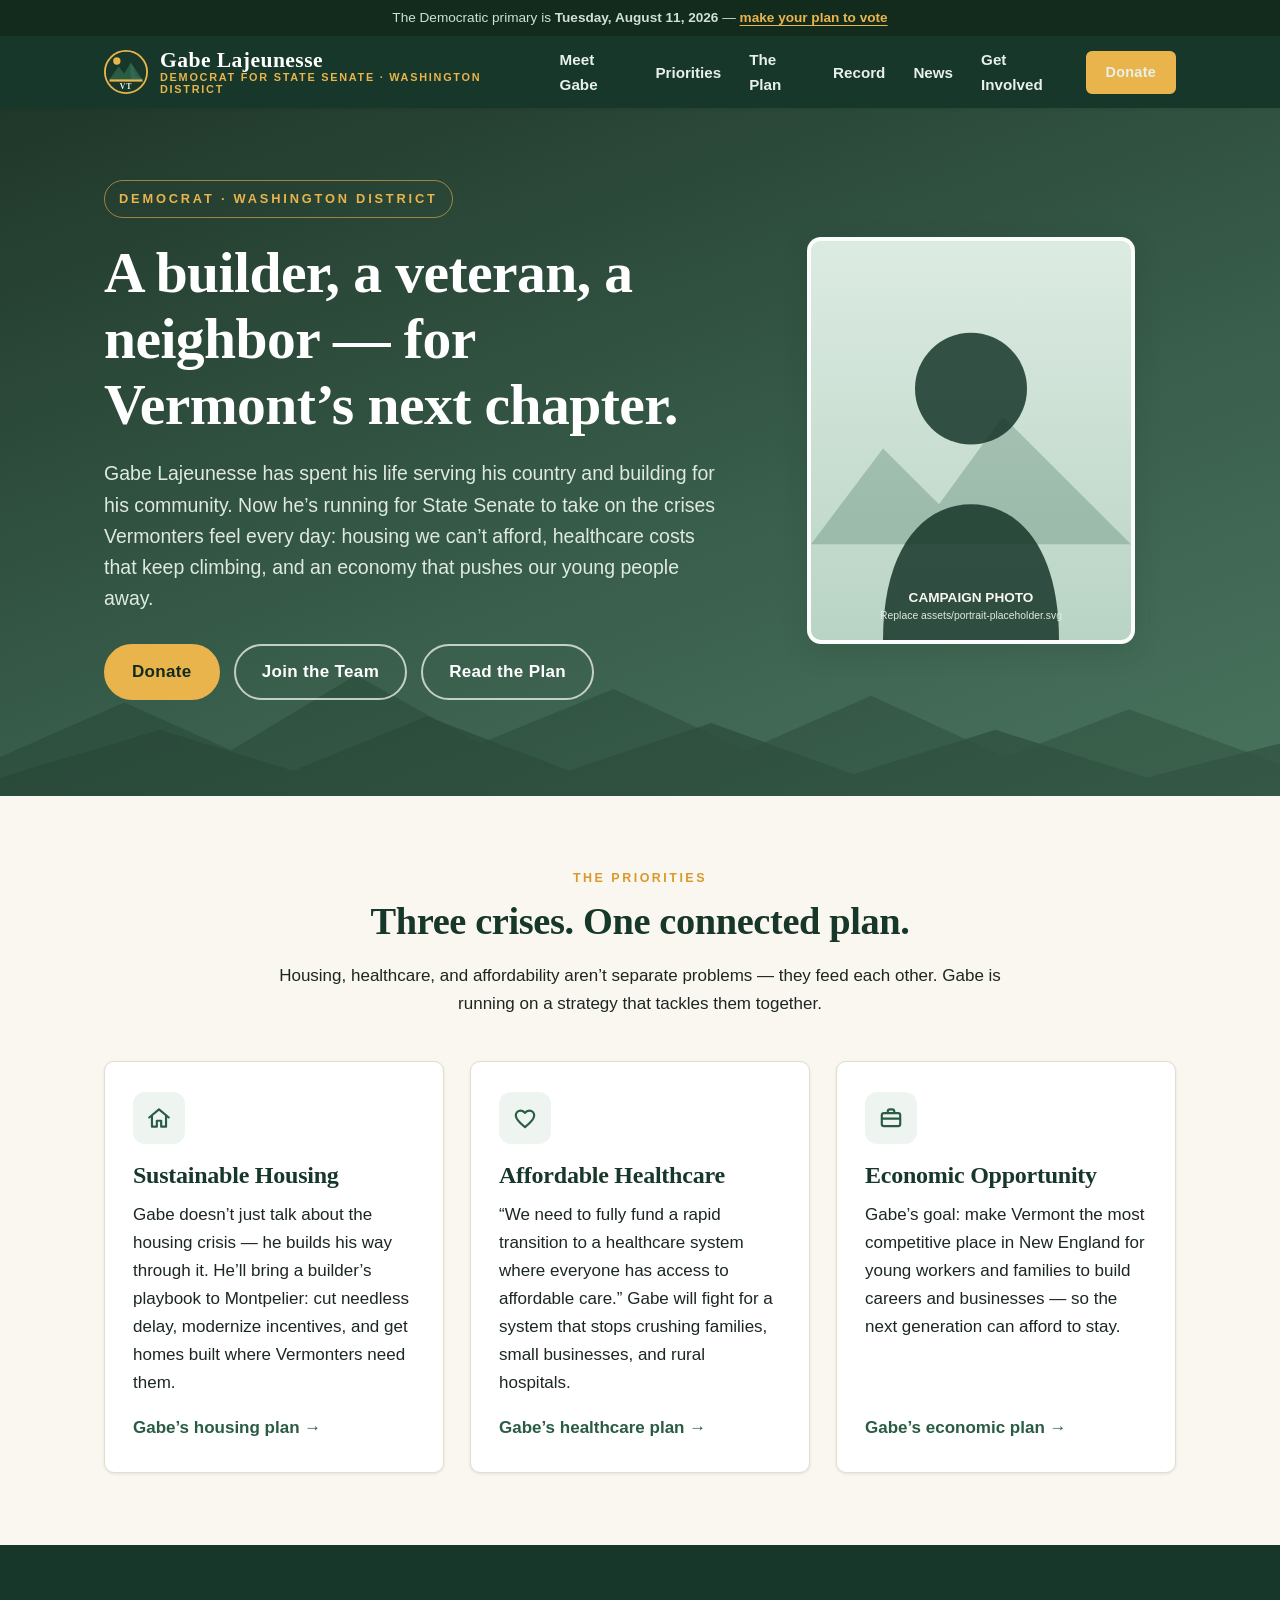
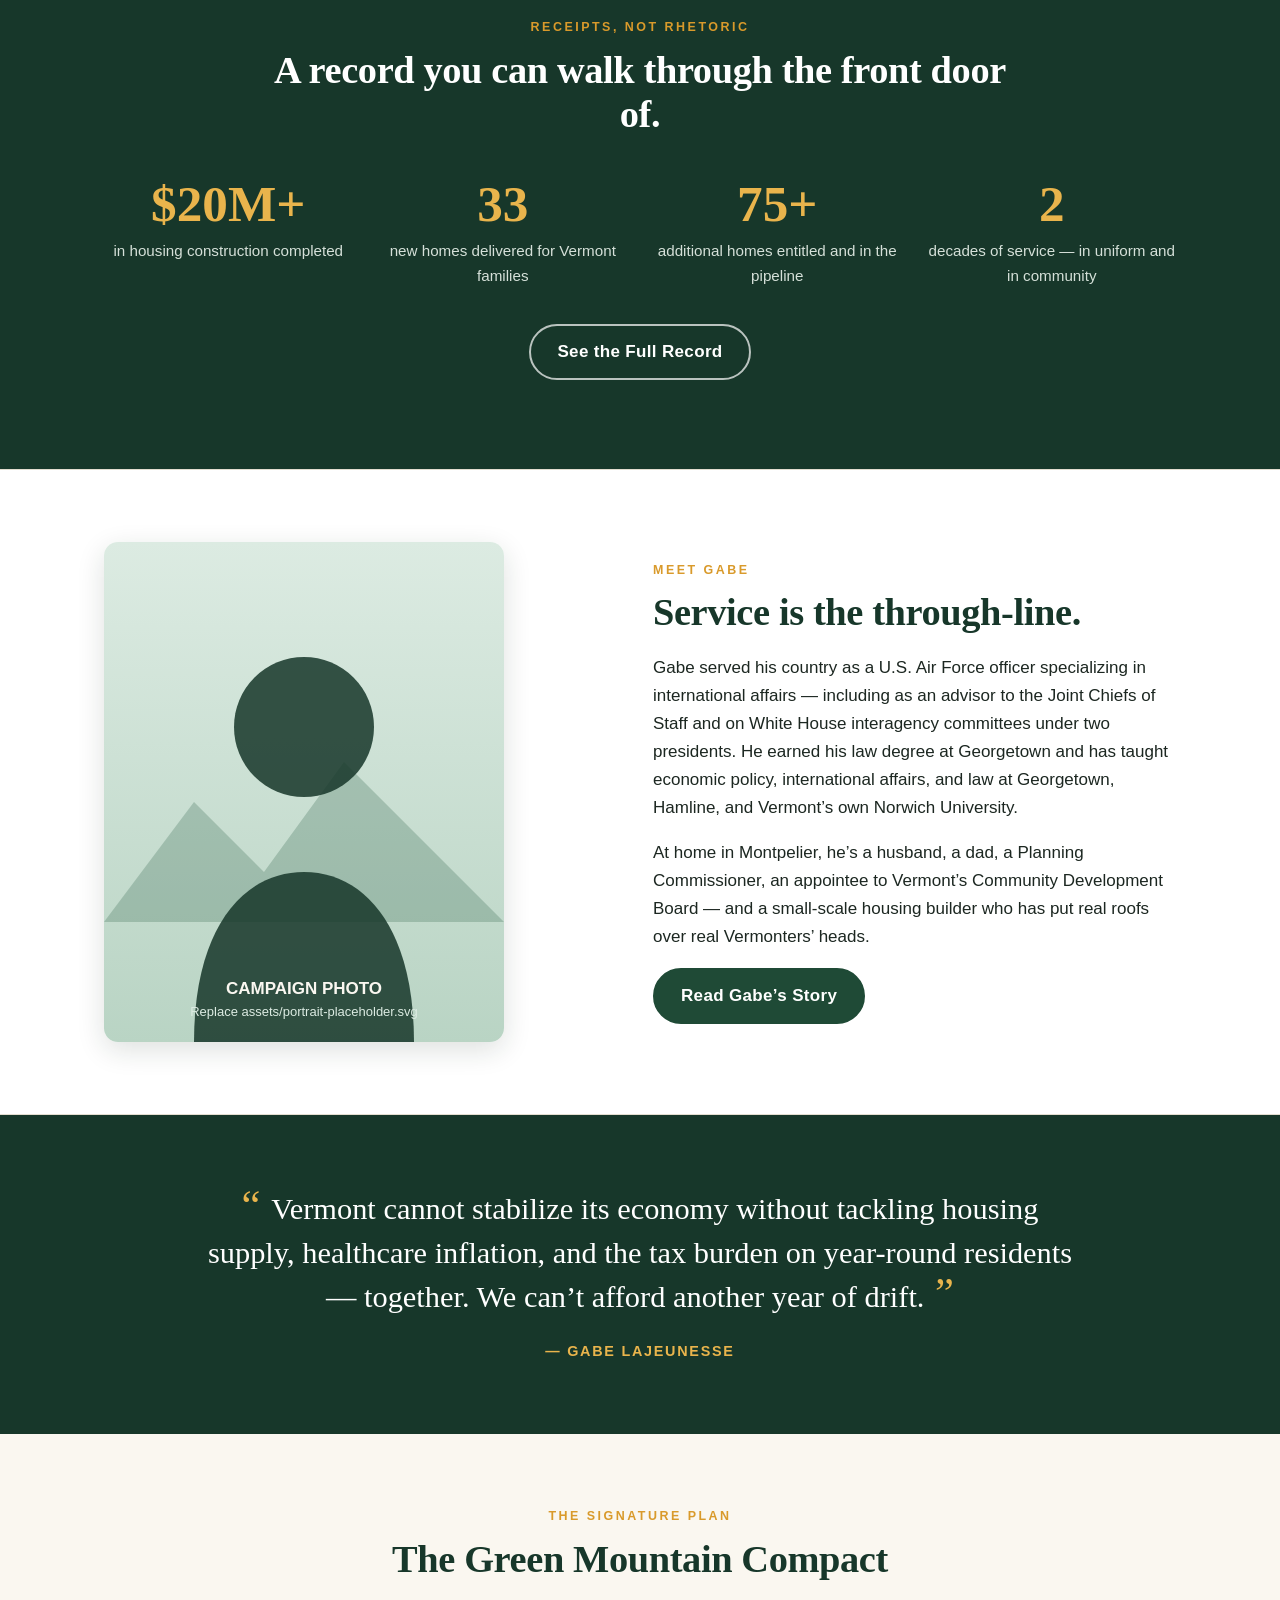
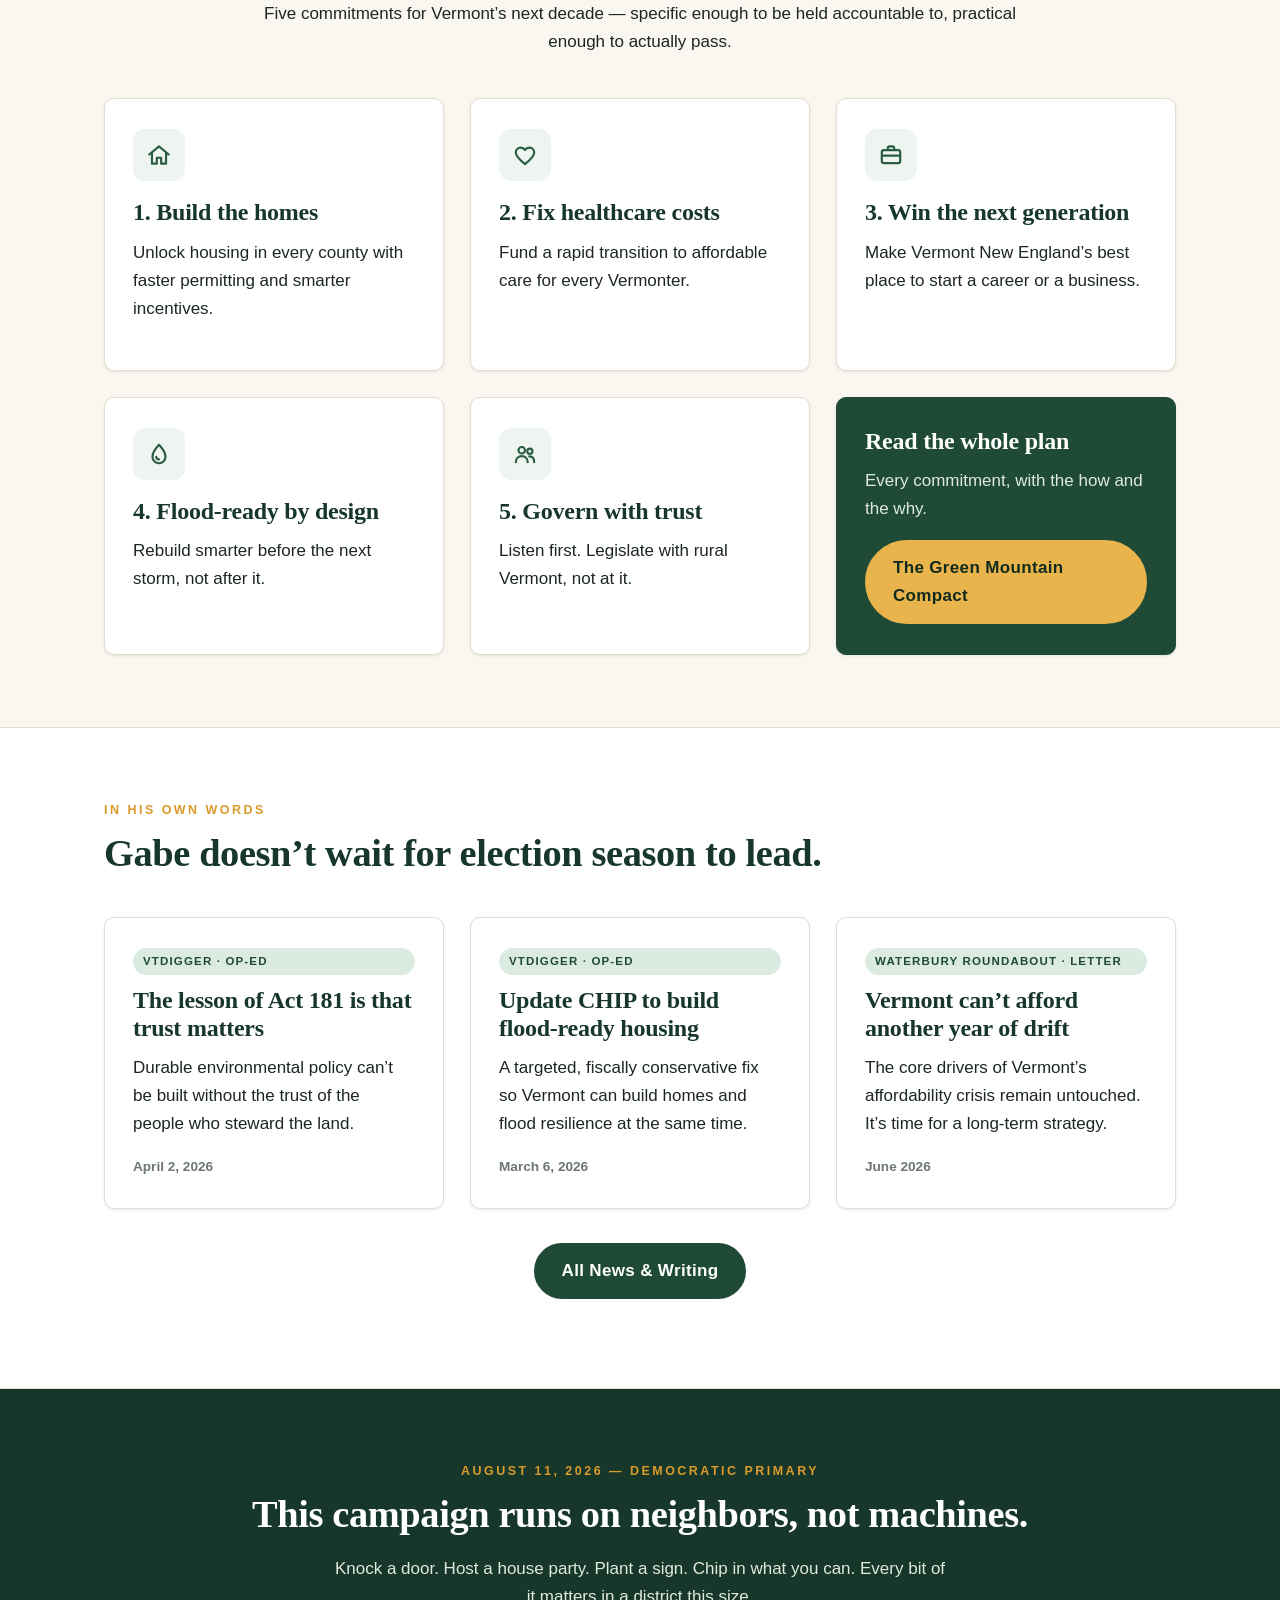
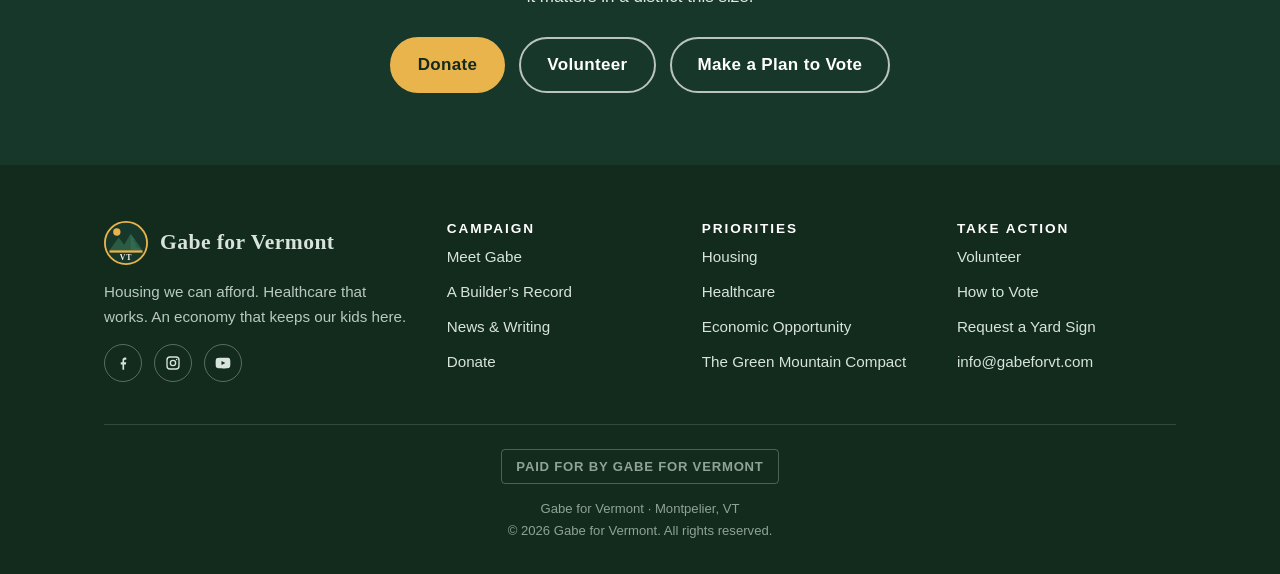
==== index.html @ fcf9a251 "Build Gabe for Vermont campaign website Complete static campaign site for Gabe Lajeunesse, Democrat " ====
<!DOCTYPE html>
<html lang="en">
<head>
  <meta charset="UTF-8">
  <meta name="viewport" content="width=device-width, initial-scale=1.0">
  <title>Gabe Lajeunesse for Vermont State Senate — Washington District</title>
  <meta name="description" content="Gabe Lajeunesse is a veteran, housing builder, and Montpelier neighbor running for Vermont State Senate in the Washington District. Housing we can afford, healthcare that works, and an economy that keeps our kids here.">
  <link rel="canonical" href="https://www.gabeforvt.com/">
  <meta property="og:type" content="website">
  <meta property="og:title" content="Gabe Lajeunesse for Vermont State Senate — Washington District">
  <meta property="og:description" content="Gabe Lajeunesse is a veteran, housing builder, and Montpelier neighbor running for Vermont State Senate in the Washington District. Housing we can afford, healthcare that works, and an economy that keeps our kids here.">
  <meta property="og:url" content="https://www.gabeforvt.com/">
  <meta property="og:site_name" content="Gabe for Vermont">
  <meta name="twitter:card" content="summary_large_image">
  <link rel="icon" type="image/svg+xml" href="assets/logo.svg">
  <link rel="stylesheet" href="css/styles.css">
  <script type="application/ld+json">
  {
    "@context": "https://schema.org",
    "@type": "Person",
    "name": "Gabe Lajeunesse",
    "alternateName": "Gabriel Lajeunesse",
    "url": "https://www.gabeforvt.com/",
    "jobTitle": "Candidate for Vermont State Senate, Washington District",
    "affiliation": "Democratic Party",
    "address": { "@type": "PostalAddress", "addressLocality": "Montpelier", "addressRegion": "VT" }
  }
  </script>
</head>
<body>
  <a class="skip-link" href="#main">Skip to main content</a>
  <div class="topbar">The Democratic primary is <strong>Tuesday, August 11, 2026</strong> — <a href="vote.html">make your plan to vote</a></div>
  <header class="site-header">
    <div class="wrap">
      <a class="brand" href="index.html">
        <svg viewBox="0 0 48 48" width="44" height="44" aria-hidden="true"><circle cx="24" cy="24" r="23" fill="#17372a" stroke="#e9b44c" stroke-width="2"/><path d="M6 32 L16 18 L22 26 L29 14 L42 32 Z" fill="#2a5c44"/><path d="M29 14 L34 21 L31.5 21 L36 27 L33 27 L42 32 L29 32 Z" fill="#37725a" opacity="0.6"/><circle cx="14" cy="12" r="4" fill="#e9b44c"/><rect x="6" y="32" width="36" height="2.5" fill="#e9b44c"/><text x="24" y="43" text-anchor="middle" font-family="Georgia, serif" font-size="8.5" font-weight="bold" fill="#faf7f0" letter-spacing="1">VT</text></svg>
        <span class="brand-name">Gabe Lajeunesse<span class="brand-sub">Democrat for State Senate &middot; Washington District</span></span>
      </a>
      <button class="nav-toggle" aria-expanded="false" aria-controls="site-nav" aria-label="Toggle navigation">
        <span></span><span></span><span></span>
      </button>
      <nav class="nav" id="site-nav" aria-label="Primary">
        <a href="about.html">Meet Gabe</a>
        <a href="priorities.html">Priorities</a>
        <a href="plan.html">The Plan</a>
        <a href="record.html">Record</a>
        <a href="news.html">News</a>
        <a href="get-involved.html">Get Involved</a>
        <a class="btn btn-sm" href="donate.html">Donate</a>
      </nav>
    </div>
  </header>

  <main id="main">

    <!-- ============ HERO ============ -->
    <section class="hero">
      <img class="mountains" src="assets/mountains.svg" alt="">
      <div class="wrap">
        <div>
          <span class="kicker">Democrat &middot; Washington District</span>
          <h1>A builder, a veteran, a neighbor — for Vermont&rsquo;s next chapter.</h1>
          <p class="lede">Gabe Lajeunesse has spent his life serving his country and building for his community. Now he&rsquo;s running for State Senate to take on the crises Vermonters feel every day: housing we can&rsquo;t afford, healthcare costs that keep climbing, and an economy that pushes our young people away.</p>
          <div class="cta-row">
            <a class="btn" href="donate.html">Donate</a>
            <a class="btn btn-outline" href="get-involved.html">Join the Team</a>
            <a class="btn btn-outline" href="plan.html">Read the Plan</a>
          </div>
        </div>
        <img class="portrait" src="assets/portrait-placeholder.svg" alt="Gabe Lajeunesse" width="400" height="500">
      </div>
    </section>

    <!-- ============ THREE PILLARS ============ -->
    <section class="section">
      <div class="wrap">
        <div class="section-head center">
          <p class="eyebrow">The Priorities</p>
          <h2>Three crises. One connected plan.</h2>
          <p>Housing, healthcare, and affordability aren&rsquo;t separate problems — they feed each other. Gabe is running on a strategy that tackles them together.</p>
        </div>
        <div class="grid cols-3">
          <div class="card">
            <div class="icon"><svg viewBox="0 0 24 24" width="26" height="26" aria-hidden="true"><path d="M3 11.5 L12 4 L21 11.5 M5.5 10 V20 H10 V14.5 H14 V20 H18.5 V10" fill="none" stroke="currentColor" stroke-width="2" stroke-linecap="round" stroke-linejoin="round"/></svg></div>
            <h3><a href="priorities.html#housing">Sustainable Housing</a></h3>
            <p>Gabe doesn&rsquo;t just talk about the housing crisis — he builds his way through it. He&rsquo;ll bring a builder&rsquo;s playbook to Montpelier: cut needless delay, modernize incentives, and get homes built where Vermonters need them.</p>
            <a class="more" href="priorities.html#housing">Gabe&rsquo;s housing plan</a>
          </div>
          <div class="card">
            <div class="icon"><svg viewBox="0 0 24 24" width="26" height="26" aria-hidden="true"><path d="M12 20.5 C7 16.5 3.5 13.4 3.5 9.8 C3.5 7.2 5.5 5.2 8 5.2 C9.6 5.2 11.1 6 12 7.3 C12.9 6 14.4 5.2 16 5.2 C18.5 5.2 20.5 7.2 20.5 9.8 C20.5 13.4 17 16.5 12 20.5 Z" fill="none" stroke="currentColor" stroke-width="2" stroke-linejoin="round"/></svg></div>
            <h3><a href="priorities.html#healthcare">Affordable Healthcare</a></h3>
            <p>&ldquo;We need to fully fund a rapid transition to a healthcare system where everyone has access to affordable care.&rdquo; Gabe will fight for a system that stops crushing families, small businesses, and rural hospitals.</p>
            <a class="more" href="priorities.html#healthcare">Gabe&rsquo;s healthcare plan</a>
          </div>
          <div class="card">
            <div class="icon"><svg viewBox="0 0 24 24" width="26" height="26" aria-hidden="true"><rect x="3.5" y="7.5" width="17" height="12" rx="2" fill="none" stroke="currentColor" stroke-width="2"/><path d="M9 7.5 V6 a2 2 0 0 1 2-2 h2 a2 2 0 0 1 2 2 v1.5 M3.5 12.5 H20.5" fill="none" stroke="currentColor" stroke-width="2"/></svg></div>
            <h3><a href="priorities.html#economy">Economic Opportunity</a></h3>
            <p>Gabe&rsquo;s goal: make Vermont the most competitive place in New England for young workers and families to build careers and businesses — so the next generation can afford to stay.</p>
            <a class="more" href="priorities.html#economy">Gabe&rsquo;s economic plan</a>
          </div>
        </div>
      </div>
    </section>

    <!-- ============ STATS ============ -->
    <section class="section dark stats">
      <div class="wrap">
        <div class="section-head center">
          <p class="eyebrow">Receipts, Not Rhetoric</p>
          <h2>A record you can walk through the front door of.</h2>
        </div>
        <div class="grid cols-4">
          <div class="stat"><div class="num" data-count="20" data-prefix="$" data-suffix="M+">$20M+</div><div class="label">in housing construction completed</div></div>
          <div class="stat"><div class="num" data-count="33">33</div><div class="label">new homes delivered for Vermont families</div></div>
          <div class="stat"><div class="num" data-count="75" data-suffix="+">75+</div><div class="label">additional homes entitled and in the pipeline</div></div>
          <div class="stat"><div class="num" data-count="2">2</div><div class="label">decades of service — in uniform and in community</div></div>
        </div>
        <p class="center" style="margin-top:36px"><a class="btn btn-outline" href="record.html">See the Full Record</a></p>
      </div>
    </section>

    <!-- ============ MEET GABE TEASER ============ -->
    <section class="section tint">
      <div class="wrap grid cols-2" style="align-items:center">
        <img src="assets/portrait-placeholder.svg" alt="Gabe Lajeunesse in the community" style="border-radius:14px; box-shadow: var(--shadow-md);" width="400" height="500">
        <div>
          <p class="eyebrow">Meet Gabe</p>
          <h2>Service is the through-line.</h2>
          <p>Gabe served his country as a U.S. Air Force officer specializing in international affairs — including as an advisor to the Joint Chiefs of Staff and on White House interagency committees under two presidents. He earned his law degree at Georgetown and has taught economic policy, international affairs, and law at Georgetown, Hamline, and Vermont&rsquo;s own Norwich University.</p>
          <p>At home in Montpelier, he&rsquo;s a husband, a dad, a Planning Commissioner, an appointee to Vermont&rsquo;s Community Development Board — and a small-scale housing builder who has put real roofs over real Vermonters&rsquo; heads.</p>
          <a class="btn btn-green" href="about.html">Read Gabe&rsquo;s Story</a>
        </div>
      </div>
    </section>

    <!-- ============ QUOTE ============ -->
    <section class="section dark quote-band">
      <div class="wrap">
        <blockquote>
          <p>Vermont cannot stabilize its economy without tackling housing supply, healthcare inflation, and the tax burden on year-round residents — together. We can&rsquo;t afford another year of drift.</p>
          <cite>— Gabe Lajeunesse</cite>
        </blockquote>
      </div>
    </section>

    <!-- ============ THE PLAN TEASER ============ -->
    <section class="section">
      <div class="wrap">
        <div class="section-head center">
          <p class="eyebrow">The Signature Plan</p>
          <h2>The Green Mountain Compact</h2>
          <p>Five commitments for Vermont&rsquo;s next decade — specific enough to be held accountable to, practical enough to actually pass.</p>
        </div>
        <div class="grid cols-3">
          <div class="card"><div class="icon"><svg viewBox="0 0 24 24" width="26" height="26" aria-hidden="true"><path d="M3 11.5 L12 4 L21 11.5 M5.5 10 V20 H10 V14.5 H14 V20 H18.5 V10" fill="none" stroke="currentColor" stroke-width="2" stroke-linecap="round" stroke-linejoin="round"/></svg></div><h3>1. Build the homes</h3><p>Unlock housing in every county with faster permitting and smarter incentives.</p></div>
          <div class="card"><div class="icon"><svg viewBox="0 0 24 24" width="26" height="26" aria-hidden="true"><path d="M12 20.5 C7 16.5 3.5 13.4 3.5 9.8 C3.5 7.2 5.5 5.2 8 5.2 C9.6 5.2 11.1 6 12 7.3 C12.9 6 14.4 5.2 16 5.2 C18.5 5.2 20.5 7.2 20.5 9.8 C20.5 13.4 17 16.5 12 20.5 Z" fill="none" stroke="currentColor" stroke-width="2" stroke-linejoin="round"/></svg></div><h3>2. Fix healthcare costs</h3><p>Fund a rapid transition to affordable care for every Vermonter.</p></div>
          <div class="card"><div class="icon"><svg viewBox="0 0 24 24" width="26" height="26" aria-hidden="true"><rect x="3.5" y="7.5" width="17" height="12" rx="2" fill="none" stroke="currentColor" stroke-width="2"/><path d="M9 7.5 V6 a2 2 0 0 1 2-2 h2 a2 2 0 0 1 2 2 v1.5 M3.5 12.5 H20.5" fill="none" stroke="currentColor" stroke-width="2"/></svg></div><h3>3. Win the next generation</h3><p>Make Vermont New England&rsquo;s best place to start a career or a business.</p></div>
          <div class="card"><div class="icon"><svg viewBox="0 0 24 24" width="26" height="26" aria-hidden="true"><path d="M12 3.5 C12 3.5 6 10 6 14.5 A6 6 0 0 0 18 14.5 C18 10 12 3.5 12 3.5 Z" fill="none" stroke="currentColor" stroke-width="2" stroke-linejoin="round"/><path d="M9.5 14.5 A2.5 2.5 0 0 0 12 17" fill="none" stroke="currentColor" stroke-width="2" stroke-linecap="round"/></svg></div><h3>4. Flood-ready by design</h3><p>Rebuild smarter before the next storm, not after it.</p></div>
          <div class="card"><div class="icon"><svg viewBox="0 0 24 24" width="26" height="26" aria-hidden="true"><circle cx="9" cy="8.5" r="3" fill="none" stroke="currentColor" stroke-width="2"/><path d="M3.5 19.5 C3.5 16 6 14 9 14 C12 14 14.5 16 14.5 19.5" fill="none" stroke="currentColor" stroke-width="2" stroke-linecap="round"/><circle cx="16.5" cy="9.5" r="2.4" fill="none" stroke="currentColor" stroke-width="2"/><path d="M16 14.2 C18.8 14.2 20.5 16 20.5 19.5" fill="none" stroke="currentColor" stroke-width="2" stroke-linecap="round"/></svg></div><h3>5. Govern with trust</h3><p>Listen first. Legislate with rural Vermont, not at it.</p></div>
          <div class="card" style="background:var(--green-800); border-color:var(--green-800)">
            <h3 style="color:#fff">Read the whole plan</h3>
            <p style="color:#dfe9e0">Every commitment, with the how and the why.</p>
            <a class="btn" href="plan.html" style="align-self:flex-start">The Green Mountain Compact</a>
          </div>
        </div>
      </div>
    </section>

    <!-- ============ NEWS TEASER ============ -->
    <section class="section tint">
      <div class="wrap">
        <div class="section-head">
          <p class="eyebrow">In His Own Words</p>
          <h2>Gabe doesn&rsquo;t wait for election season to lead.</h2>
        </div>
        <div class="grid cols-3">
          <div class="card news-card">
            <span class="badge">VTDigger &middot; Op-Ed</span>
            <h3><a href="https://vtdigger.org/2026/04/02/opinion-gabe-lajeunesse-the-lesson-of-act-181-is-that-trust-matters/" rel="noopener">The lesson of Act 181 is that trust matters</a></h3>
            <p>Durable environmental policy can&rsquo;t be built without the trust of the people who steward the land.</p>
            <span class="date">April 2, 2026</span>
          </div>
          <div class="card news-card">
            <span class="badge">VTDigger &middot; Op-Ed</span>
            <h3><a href="https://vtdigger.org/2026/03/06/gabe-lajeunesse-update-chip-to-build-flood-ready-housing/" rel="noopener">Update CHIP to build flood-ready housing</a></h3>
            <p>A targeted, fiscally conservative fix so Vermont can build homes and flood resilience at the same time.</p>
            <span class="date">March 6, 2026</span>
          </div>
          <div class="card news-card">
            <span class="badge">Waterbury Roundabout &middot; Letter</span>
            <h3><a href="https://www.waterburyroundabout.org/opinion-archive/letter-vermont-cant-afford-another-year-of-drift" rel="noopener">Vermont can&rsquo;t afford another year of drift</a></h3>
            <p>The core drivers of Vermont&rsquo;s affordability crisis remain untouched. It&rsquo;s time for a long-term strategy.</p>
            <span class="date">June 2026</span>
          </div>
        </div>
        <p class="center" style="margin-top:34px"><a class="btn btn-green" href="news.html">All News &amp; Writing</a></p>
      </div>
    </section>

    <!-- ============ CTA ============ -->
    <section class="section dark cta-banner">
      <div class="wrap">
        <p class="eyebrow">August 11, 2026 — Democratic Primary</p>
        <h2>This campaign runs on neighbors, not machines.</h2>
        <p style="max-width:620px; margin:0 auto; color:#dfe9e0">Knock a door. Host a house party. Plant a sign. Chip in what you can. Every bit of it matters in a district this size.</p>
        <div class="cta-row">
          <a class="btn" href="donate.html">Donate</a>
          <a class="btn btn-outline" href="get-involved.html">Volunteer</a>
          <a class="btn btn-outline" href="vote.html">Make a Plan to Vote</a>
        </div>
      </div>
    </section>

  </main>

  <footer class="site-footer">
    <div class="wrap">
      <div class="cols">
        <div>
          <a class="brand" href="index.html" style="margin-bottom:14px">
            <svg viewBox="0 0 48 48" width="44" height="44" aria-hidden="true"><circle cx="24" cy="24" r="23" fill="#17372a" stroke="#e9b44c" stroke-width="2"/><path d="M6 32 L16 18 L22 26 L29 14 L42 32 Z" fill="#2a5c44"/><path d="M29 14 L34 21 L31.5 21 L36 27 L33 27 L42 32 L29 32 Z" fill="#37725a" opacity="0.6"/><circle cx="14" cy="12" r="4" fill="#e9b44c"/><rect x="6" y="32" width="36" height="2.5" fill="#e9b44c"/><text x="24" y="43" text-anchor="middle" font-family="Georgia, serif" font-size="8.5" font-weight="bold" fill="#faf7f0" letter-spacing="1">VT</text></svg>
            <span class="brand-name">Gabe for Vermont</span>
          </a>
          <p style="margin-top:14px">Housing we can afford. Healthcare that works. An economy that keeps our kids here.</p>
          <div class="social">
            <!-- TODO: replace # with the campaign's real social profiles -->
            <a href="#" aria-label="Facebook"><svg viewBox="0 0 24 24" width="18" height="18" fill="currentColor" aria-hidden="true"><path d="M13.5 21v-7h2.4l.4-3h-2.8V9.1c0-.9.3-1.5 1.6-1.5h1.3V4.9c-.2 0-1-.1-1.9-.1-1.9 0-3.2 1.2-3.2 3.3V11H9v3h2.3v7h2.2z"/></svg></a>
            <a href="#" aria-label="Instagram"><svg viewBox="0 0 24 24" width="18" height="18" fill="none" stroke="currentColor" stroke-width="1.8" aria-hidden="true"><rect x="4" y="4" width="16" height="16" rx="4"/><circle cx="12" cy="12" r="3.5"/><circle cx="16.8" cy="7.2" r="1" fill="currentColor" stroke="none"/></svg></a>
            <a href="#" aria-label="YouTube"><svg viewBox="0 0 24 24" width="18" height="18" fill="currentColor" aria-hidden="true"><path d="M21.6 8s-.2-1.4-.8-2c-.7-.8-1.6-.8-2-.9C16 5 12 5 12 5s-4 0-6.8.2c-.4 0-1.3 0-2 .9-.6.6-.8 2-.8 2S2.2 9.6 2.2 11.3v1.5c0 1.6.2 3.3.2 3.3s.2 1.4.8 2c.7.8 1.7.8 2.1.9 1.6.1 6.7.2 6.7.2s4 0 6.8-.2c.4-.1 1.3-.1 2-.9.6-.6.8-2 .8-2s.2-1.7.2-3.3v-1.5c0-1.7-.2-3.3-.2-3.3zM10 14.6V9.4l5.2 2.6-5.2 2.6z"/></svg></a>
          </div>
        </div>
        <div>
          <h4>Campaign</h4>
          <ul>
            <li><a href="about.html">Meet Gabe</a></li>
            <li><a href="record.html">A Builder&rsquo;s Record</a></li>
            <li><a href="news.html">News &amp; Writing</a></li>
            <li><a href="donate.html">Donate</a></li>
          </ul>
        </div>
        <div>
          <h4>Priorities</h4>
          <ul>
            <li><a href="priorities.html#housing">Housing</a></li>
            <li><a href="priorities.html#healthcare">Healthcare</a></li>
            <li><a href="priorities.html#economy">Economic Opportunity</a></li>
            <li><a href="plan.html">The Green Mountain Compact</a></li>
          </ul>
        </div>
        <div>
          <h4>Take Action</h4>
          <ul>
            <li><a href="get-involved.html">Volunteer</a></li>
            <li><a href="vote.html">How to Vote</a></li>
            <li><a href="get-involved.html#signs">Request a Yard Sign</a></li>
            <li><a href="mailto:info@gabeforvt.com">info@gabeforvt.com</a></li>
          </ul>
        </div>
      </div>
      <div class="disclaimer">
        <span class="paid">Paid for by Gabe for Vermont</span><br>
        <!-- TODO: add the committee's registered mailing address below, per 17 V.S.A. campaign finance requirements -->
        Gabe for Vermont &middot; Montpelier, VT<br>
        &copy; <span data-year>2026</span> Gabe for Vermont. All rights reserved.
      </div>
    </div>
  </footer>
  <script src="js/main.js"></script>
</body>
</html>
---- css/styles.css ----
/* ============================================================
   Gabe for Vermont — Campaign Site Design System
   Palette: Green Mountain forest green, harvest gold, granite,
   and warm cream. Typography: serif display + humanist sans.
   ============================================================ */

:root {
  --green-950: #122b1d;
  --green-900: #17372a;
  --green-800: #1f4a36;
  --green-700: #2a5c44;
  --green-600: #37725a;
  --green-100: #dcebe2;
  --green-50:  #eef5f0;
  --gold-500:  #d99a2b;
  --gold-400:  #e9b44c;
  --gold-100:  #f9ecd2;
  --cream:     #faf7f0;
  --paper:     #ffffff;
  --ink:       #1c2721;
  --ink-soft:  #47554d;
  --granite:   #6b7770;
  --line:      #e3ddd0;
  --radius:    10px;
  --shadow-sm: 0 1px 3px rgba(18, 43, 29, 0.10);
  --shadow-md: 0 8px 28px rgba(18, 43, 29, 0.14);
  --font-display: "Iowan Old Style", "Palatino Linotype", Palatino, Georgia, "Times New Roman", serif;
  --font-body: -apple-system, BlinkMacSystemFont, "Segoe UI", Roboto, "Helvetica Neue", Arial, sans-serif;
  --wrap: 1120px;
}

* { box-sizing: border-box; }

html { scroll-behavior: smooth; }

body {
  margin: 0;
  font-family: var(--font-body);
  font-size: 17px;
  line-height: 1.65;
  color: var(--ink);
  background: var(--cream);
  -webkit-font-smoothing: antialiased;
}

img, svg { max-width: 100%; height: auto; }

h1, h2, h3, h4 {
  font-family: var(--font-display);
  color: var(--green-900);
  line-height: 1.15;
  margin: 0 0 0.5em;
  letter-spacing: -0.01em;
}

h1 { font-size: clamp(2.2rem, 5.5vw, 3.6rem); }
h2 { font-size: clamp(1.7rem, 3.5vw, 2.4rem); }
h3 { font-size: clamp(1.25rem, 2.2vw, 1.5rem); }

p { margin: 0 0 1em; }

a { color: var(--green-700); text-decoration-thickness: 1px; text-underline-offset: 3px; }
a:hover { color: var(--green-600); }

.wrap { max-width: var(--wrap); margin: 0 auto; padding: 0 24px; }

.skip-link {
  position: absolute; left: -9999px; top: 0;
  background: var(--gold-400); color: var(--green-950);
  padding: 10px 18px; z-index: 200; font-weight: 700; border-radius: 0 0 8px 0;
}
.skip-link:focus { left: 0; }

/* ---------- Header / Nav ---------- */
.topbar {
  background: var(--green-950);
  color: #cfe0d6;
  font-size: 0.85rem;
  text-align: center;
  padding: 7px 16px;
}
.topbar a { color: var(--gold-400); font-weight: 600; }

.site-header {
  position: sticky; top: 0; z-index: 100;
  background: var(--green-900);
  box-shadow: var(--shadow-sm);
}
.site-header .wrap {
  display: flex; align-items: center; justify-content: space-between;
  gap: 16px; min-height: 72px;
}
.brand {
  display: flex; align-items: center; gap: 12px;
  color: #fff; text-decoration: none;
}
.brand svg { flex: none; }
.brand .brand-name {
  font-family: var(--font-display);
  font-size: 1.35rem; font-weight: 700; letter-spacing: 0.02em; line-height: 1.1;
}
.brand .brand-sub {
  display: block; font-family: var(--font-body);
  font-size: 0.68rem; font-weight: 600; letter-spacing: 0.16em;
  text-transform: uppercase; color: var(--gold-400);
}

.nav { display: flex; align-items: center; gap: 4px; }
.nav a {
  color: #e8f0ea; text-decoration: none; font-weight: 600; font-size: 0.95rem;
  padding: 10px 12px; border-radius: 6px;
}
.nav a:hover { background: var(--green-800); color: #fff; }
.nav a[aria-current="page"]:not(.btn) { color: var(--gold-400); }

.btn {
  display: inline-block;
  background: var(--gold-400); color: var(--green-950);
  font-weight: 800; text-decoration: none;
  padding: 12px 26px; border-radius: 999px;
  border: 2px solid var(--gold-400);
  letter-spacing: 0.02em;
  transition: transform 0.12s ease, background 0.12s ease;
}
.btn:hover { background: var(--gold-500); border-color: var(--gold-500); color: var(--green-950); transform: translateY(-1px); }
.btn.btn-outline {
  background: transparent; color: #fff; border-color: rgba(255,255,255,0.7);
}
.btn.btn-outline:hover { background: rgba(255,255,255,0.12); color: #fff; }
.btn.btn-green { background: var(--green-800); border-color: var(--green-800); color: #fff; }
.btn.btn-green:hover { background: var(--green-700); border-color: var(--green-700); }
.btn.btn-sm { padding: 8px 18px; font-size: 0.9rem; }

.nav .btn { margin-left: 8px; }

.nav-toggle {
  display: none;
  background: none; border: 0; cursor: pointer; padding: 10px;
}
.nav-toggle span {
  display: block; width: 26px; height: 3px; background: #fff;
  margin: 5px 0; border-radius: 2px; transition: transform 0.2s ease, opacity 0.2s ease;
}

/* ---------- Hero ---------- */
.hero {
  position: relative;
  background:
    linear-gradient(160deg, rgba(18,43,29,0.94) 0%, rgba(31,74,54,0.88) 60%, rgba(42,92,68,0.85) 100%);
  color: #f2f6f0;
  overflow: hidden;
}
.hero .mountains {
  position: absolute; bottom: -2px; left: 0; right: 0;
  width: 100%; opacity: 0.35; pointer-events: none;
}
.hero .wrap {
  position: relative;
  display: grid; grid-template-columns: 1.2fr 0.8fr; gap: 48px;
  align-items: center;
  padding-top: 72px; padding-bottom: 96px;
}
.hero h1 { color: #fff; margin-bottom: 0.35em; }
.hero .kicker {
  display: inline-block;
  font-size: 0.8rem; font-weight: 800; letter-spacing: 0.22em; text-transform: uppercase;
  color: var(--gold-400);
  border: 1.5px solid rgba(233,180,76,0.6);
  padding: 7px 14px; border-radius: 999px; margin-bottom: 22px;
}
.hero .lede { font-size: 1.22rem; line-height: 1.6; color: #dfe9e0; max-width: 34em; }
.hero .cta-row { display: flex; flex-wrap: wrap; gap: 14px; margin-top: 30px; }
.hero .portrait {
  justify-self: center;
  width: min(340px, 80%);
  border-radius: 14px;
  box-shadow: var(--shadow-md);
  border: 4px solid rgba(255,255,255,0.9);
  background: var(--green-100);
}

/* ---------- Sections ---------- */
.section { padding: 72px 0; }
.section.tint { background: var(--paper); border-top: 1px solid var(--line); border-bottom: 1px solid var(--line); }
.section.dark { background: var(--green-900); color: #e6efe8; }
.section.dark h2, .section.dark h3 { color: #fff; }
.section.gold { background: var(--gold-100); }

.eyebrow {
  font-size: 0.78rem; font-weight: 800; letter-spacing: 0.2em; text-transform: uppercase;
  color: var(--gold-500); margin-bottom: 10px;
}
.section-head { max-width: 760px; margin-bottom: 42px; }
.section-head.center { margin-left: auto; margin-right: auto; text-align: center; }

/* ---------- Cards / grids ---------- */
.grid { display: grid; gap: 26px; }
.grid.cols-3 { grid-template-columns: repeat(3, 1fr); }
.grid.cols-2 { grid-template-columns: repeat(2, 1fr); }
.grid.cols-4 { grid-template-columns: repeat(4, 1fr); }

.card {
  background: var(--paper);
  border: 1px solid var(--line);
  border-radius: var(--radius);
  padding: 30px 28px;
  box-shadow: var(--shadow-sm);
  display: flex; flex-direction: column;
}
.card:hover { box-shadow: var(--shadow-md); }
.card .icon {
  width: 52px; height: 52px; border-radius: 12px;
  background: var(--green-50); color: var(--green-700);
  display: flex; align-items: center; justify-content: center;
  margin-bottom: 18px;
}
.card h3 a { color: inherit; text-decoration: none; }
.card h3 a:hover { color: var(--green-600); }
.card .more { margin-top: auto; font-weight: 700; text-decoration: none; }
.card .more::after { content: " →"; }

/* ---------- Stats band ---------- */
.stats { text-align: center; }
.stat .num {
  font-family: var(--font-display);
  font-size: clamp(2.2rem, 4.5vw, 3.2rem);
  font-weight: 700; color: var(--gold-400); line-height: 1;
}
.section:not(.dark) .stat .num { color: var(--green-800); }
.stat .label { font-size: 0.95rem; margin-top: 8px; opacity: 0.92; }

/* ---------- Quote band ---------- */
.quote-band blockquote {
  margin: 0 auto; max-width: 880px; text-align: center;
  font-family: var(--font-display);
  font-size: clamp(1.3rem, 2.8vw, 1.9rem);
  line-height: 1.45; color: #fff;
}
.quote-band blockquote p { margin: 0; }
.quote-band blockquote p::before { content: "“ "; color: var(--gold-400); font-size: 1.4em; line-height: 0; }
.quote-band blockquote p::after { content: " ”"; color: var(--gold-400); font-size: 1.4em; line-height: 0; }
.quote-band cite {
  display: block; margin-top: 22px; font-family: var(--font-body);
  font-style: normal; font-size: 0.9rem; letter-spacing: 0.12em; text-transform: uppercase;
  color: var(--gold-400); font-weight: 700;
}

/* ---------- Issue / plan pages ---------- */
.page-hero {
  background: linear-gradient(160deg, var(--green-950), var(--green-800));
  color: #eef4ef; padding: 64px 0 56px;
}
.page-hero h1 { color: #fff; }
.page-hero .lede { font-size: 1.15rem; color: #d5e2d8; max-width: 46em; }

.issue-block {
  background: var(--paper); border: 1px solid var(--line); border-radius: var(--radius);
  padding: 40px; margin-bottom: 30px; box-shadow: var(--shadow-sm);
  scroll-margin-top: 96px;
}
.issue-block h2 { display: flex; align-items: center; gap: 14px; }
.issue-block h2 .icon {
  width: 46px; height: 46px; flex: none; border-radius: 10px;
  background: var(--green-50); color: var(--green-700);
  display: inline-flex; align-items: center; justify-content: center;
}
.issue-block ul { padding-left: 1.3em; }
.issue-block li { margin-bottom: 0.55em; }
.issue-block .commit {
  background: var(--green-50); border-left: 4px solid var(--gold-400);
  border-radius: 0 8px 8px 0; padding: 16px 20px; margin-top: 18px;
  font-weight: 600; color: var(--green-900);
}

.plan-step { display: grid; grid-template-columns: 72px 1fr; gap: 24px; margin-bottom: 34px; }
.plan-step .n {
  width: 60px; height: 60px; border-radius: 50%;
  background: var(--green-800); color: var(--gold-400);
  font-family: var(--font-display); font-size: 1.6rem; font-weight: 700;
  display: flex; align-items: center; justify-content: center;
}

/* ---------- Timeline (record page) ---------- */
.timeline { list-style: none; margin: 0; padding: 0; position: relative; }
.timeline::before {
  content: ""; position: absolute; left: 9px; top: 6px; bottom: 6px;
  width: 2px; background: var(--green-100);
}
.timeline li { position: relative; padding: 0 0 26px 40px; }
.timeline li::before {
  content: ""; position: absolute; left: 2px; top: 6px;
  width: 16px; height: 16px; border-radius: 50%;
  background: var(--gold-400); border: 3px solid var(--green-800);
}
.timeline .when {
  font-size: 0.8rem; font-weight: 800; letter-spacing: 0.14em; text-transform: uppercase;
  color: var(--gold-500);
}
.timeline h3 { margin-bottom: 0.2em; }

/* ---------- News ---------- */
.news-card .date { font-size: 0.85rem; color: var(--granite); font-weight: 600; }
.badge {
  display: inline-block; font-size: 0.72rem; font-weight: 800; letter-spacing: 0.1em;
  text-transform: uppercase; color: var(--green-800); background: var(--green-100);
  padding: 4px 10px; border-radius: 999px; margin-bottom: 12px;
}

/* ---------- Forms ---------- */
.form-card {
  background: var(--paper); border: 1px solid var(--line); border-radius: var(--radius);
  padding: 36px; box-shadow: var(--shadow-sm);
}
.form-grid { display: grid; grid-template-columns: 1fr 1fr; gap: 18px; }
.field { display: flex; flex-direction: column; gap: 6px; }
.field.full { grid-column: 1 / -1; }
.field label { font-weight: 700; font-size: 0.92rem; color: var(--green-900); }
.field input, .field select, .field textarea {
  font: inherit; padding: 12px 14px;
  border: 1.5px solid var(--line); border-radius: 8px; background: var(--cream);
}
.field input:focus, .field select:focus, .field textarea:focus {
  outline: 2px solid var(--green-600); border-color: var(--green-600); background: #fff;
}
.checks { display: grid; grid-template-columns: 1fr 1fr; gap: 10px; }
.checks label { display: flex; gap: 10px; align-items: flex-start; font-weight: 500; font-size: 0.95rem; }
.checks input { margin-top: 4px; }

/* ---------- Donate ---------- */
.donate-tiers { display: grid; grid-template-columns: repeat(4, 1fr); gap: 14px; margin: 22px 0; }
.donate-tiers a {
  display: block; text-align: center; padding: 18px 8px;
  border: 2px solid var(--green-800); border-radius: 10px;
  font-family: var(--font-display); font-size: 1.4rem; font-weight: 700;
  color: var(--green-900); text-decoration: none; background: var(--paper);
}
.donate-tiers a:hover { background: var(--green-800); color: #fff; }
.donate-tiers a.featured { background: var(--gold-400); border-color: var(--gold-400); }
.donate-tiers a.featured:hover { background: var(--gold-500); border-color: var(--gold-500); color: var(--green-950); }

.notice {
  font-size: 0.88rem; color: var(--ink-soft);
  background: var(--green-50); border: 1px solid var(--green-100);
  border-radius: 8px; padding: 14px 18px;
}

/* ---------- FAQ ---------- */
details.faq {
  background: var(--paper); border: 1px solid var(--line); border-radius: 8px;
  padding: 4px 22px; margin-bottom: 12px;
}
details.faq summary {
  cursor: pointer; font-weight: 700; color: var(--green-900);
  padding: 14px 0; font-size: 1.05rem; list-style-position: outside;
}
details.faq[open] { box-shadow: var(--shadow-sm); }

/* ---------- CTA banner ---------- */
.cta-banner { text-align: center; }
.cta-banner h2 { color: #fff; }
.cta-banner .cta-row { display: flex; justify-content: center; flex-wrap: wrap; gap: 14px; margin-top: 26px; }

/* ---------- Footer ---------- */
.site-footer { background: var(--green-950); color: #b9c9bf; padding: 56px 0 32px; font-size: 0.95rem; }
.site-footer .cols { display: grid; grid-template-columns: 1.4fr 1fr 1fr 1fr; gap: 36px; margin-bottom: 40px; }
.site-footer h4 { color: #fff; font-family: var(--font-body); font-size: 0.85rem; letter-spacing: 0.14em; text-transform: uppercase; }
.site-footer a { color: #d8e4db; text-decoration: none; }
.site-footer a:hover { color: var(--gold-400); }
.site-footer ul { list-style: none; padding: 0; margin: 0; }
.site-footer li { margin-bottom: 10px; }
.site-footer .disclaimer {
  border-top: 1px solid rgba(255,255,255,0.14);
  padding-top: 24px; text-align: center; font-size: 0.82rem; color: #8fa396;
}
.site-footer .disclaimer .paid {
  display: inline-block; border: 1px solid rgba(255,255,255,0.25);
  padding: 6px 14px; border-radius: 4px; margin-bottom: 14px;
  letter-spacing: 0.06em; text-transform: uppercase; font-weight: 700;
}
.social { display: flex; gap: 12px; margin-top: 14px; }
.social a {
  width: 38px; height: 38px; border-radius: 50%;
  border: 1.5px solid rgba(255,255,255,0.3);
  display: inline-flex; align-items: center; justify-content: center;
}
.social a:hover { border-color: var(--gold-400); }

/* ---------- Utility ---------- */
.center { text-align: center; }
.mt-0 { margin-top: 0; }
.mb-lg { margin-bottom: 42px; }
.small { font-size: 0.9rem; color: var(--ink-soft); }

/* ---------- Responsive ---------- */
@media (max-width: 960px) {
  .grid.cols-4 { grid-template-columns: repeat(2, 1fr); }
  .grid.cols-3 { grid-template-columns: repeat(2, 1fr); }
  .hero .wrap { grid-template-columns: 1fr; padding-top: 56px; padding-bottom: 72px; }
  .hero .portrait { display: none; }
  .site-footer .cols { grid-template-columns: 1fr 1fr; }
}

@media (max-width: 820px) {
  .nav {
    display: none;
    position: absolute; top: 100%; left: 0; right: 0;
    flex-direction: column; align-items: stretch;
    background: var(--green-900); padding: 12px 20px 22px;
    box-shadow: var(--shadow-md);
  }
  .nav.open { display: flex; }
  .nav a { padding: 14px 12px; font-size: 1.05rem; }
  .nav .btn { margin: 10px 12px 0; text-align: center; }
  .nav-toggle { display: block; }
  .nav-toggle[aria-expanded="true"] span:nth-child(1) { transform: translateY(8px) rotate(45deg); }
  .nav-toggle[aria-expanded="true"] span:nth-child(2) { opacity: 0; }
  .nav-toggle[aria-expanded="true"] span:nth-child(3) { transform: translateY(-8px) rotate(-45deg); }
}

@media (max-width: 640px) {
  .grid.cols-2, .grid.cols-3, .grid.cols-4 { grid-template-columns: 1fr; }
  .form-grid, .checks { grid-template-columns: 1fr; }
  .donate-tiers { grid-template-columns: repeat(2, 1fr); }
  .plan-step { grid-template-columns: 52px 1fr; gap: 16px; }
  .plan-step .n { width: 44px; height: 44px; font-size: 1.2rem; }
  .issue-block { padding: 26px 22px; }
  .section { padding: 52px 0; }
}
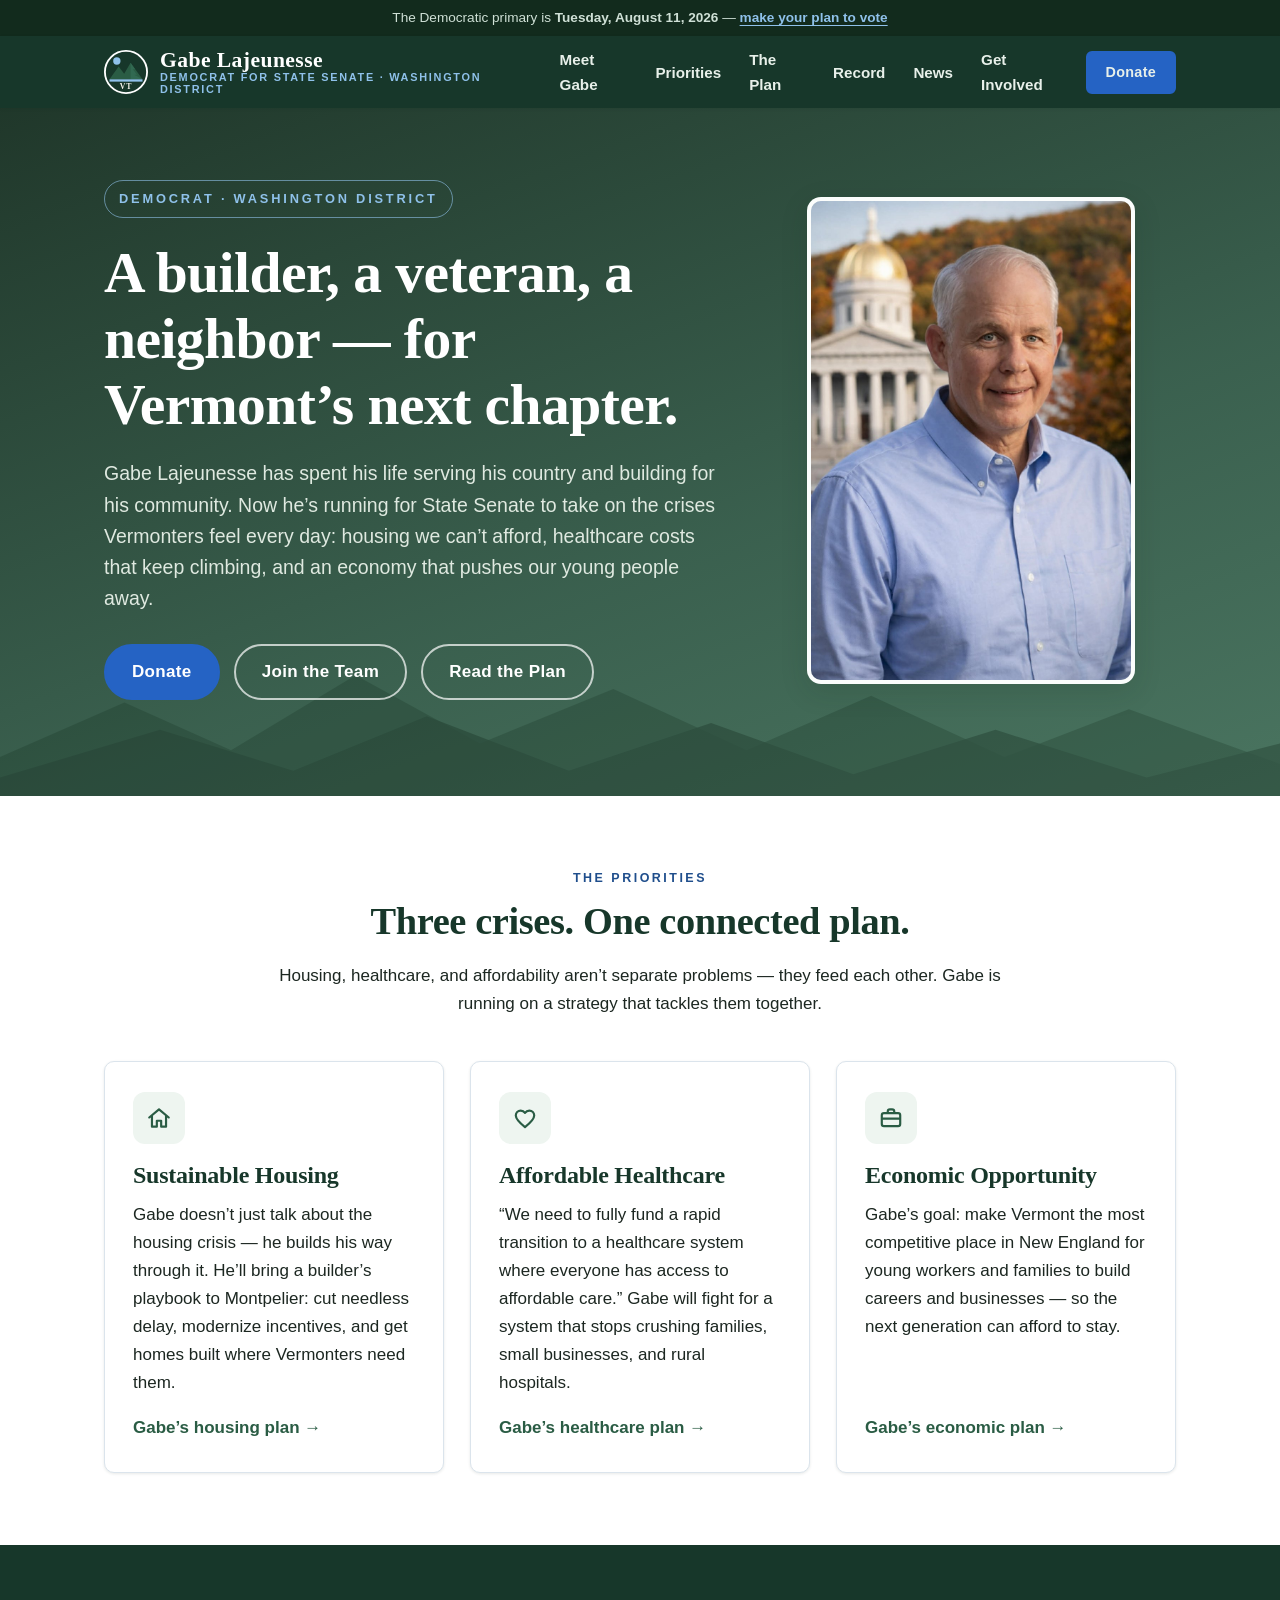
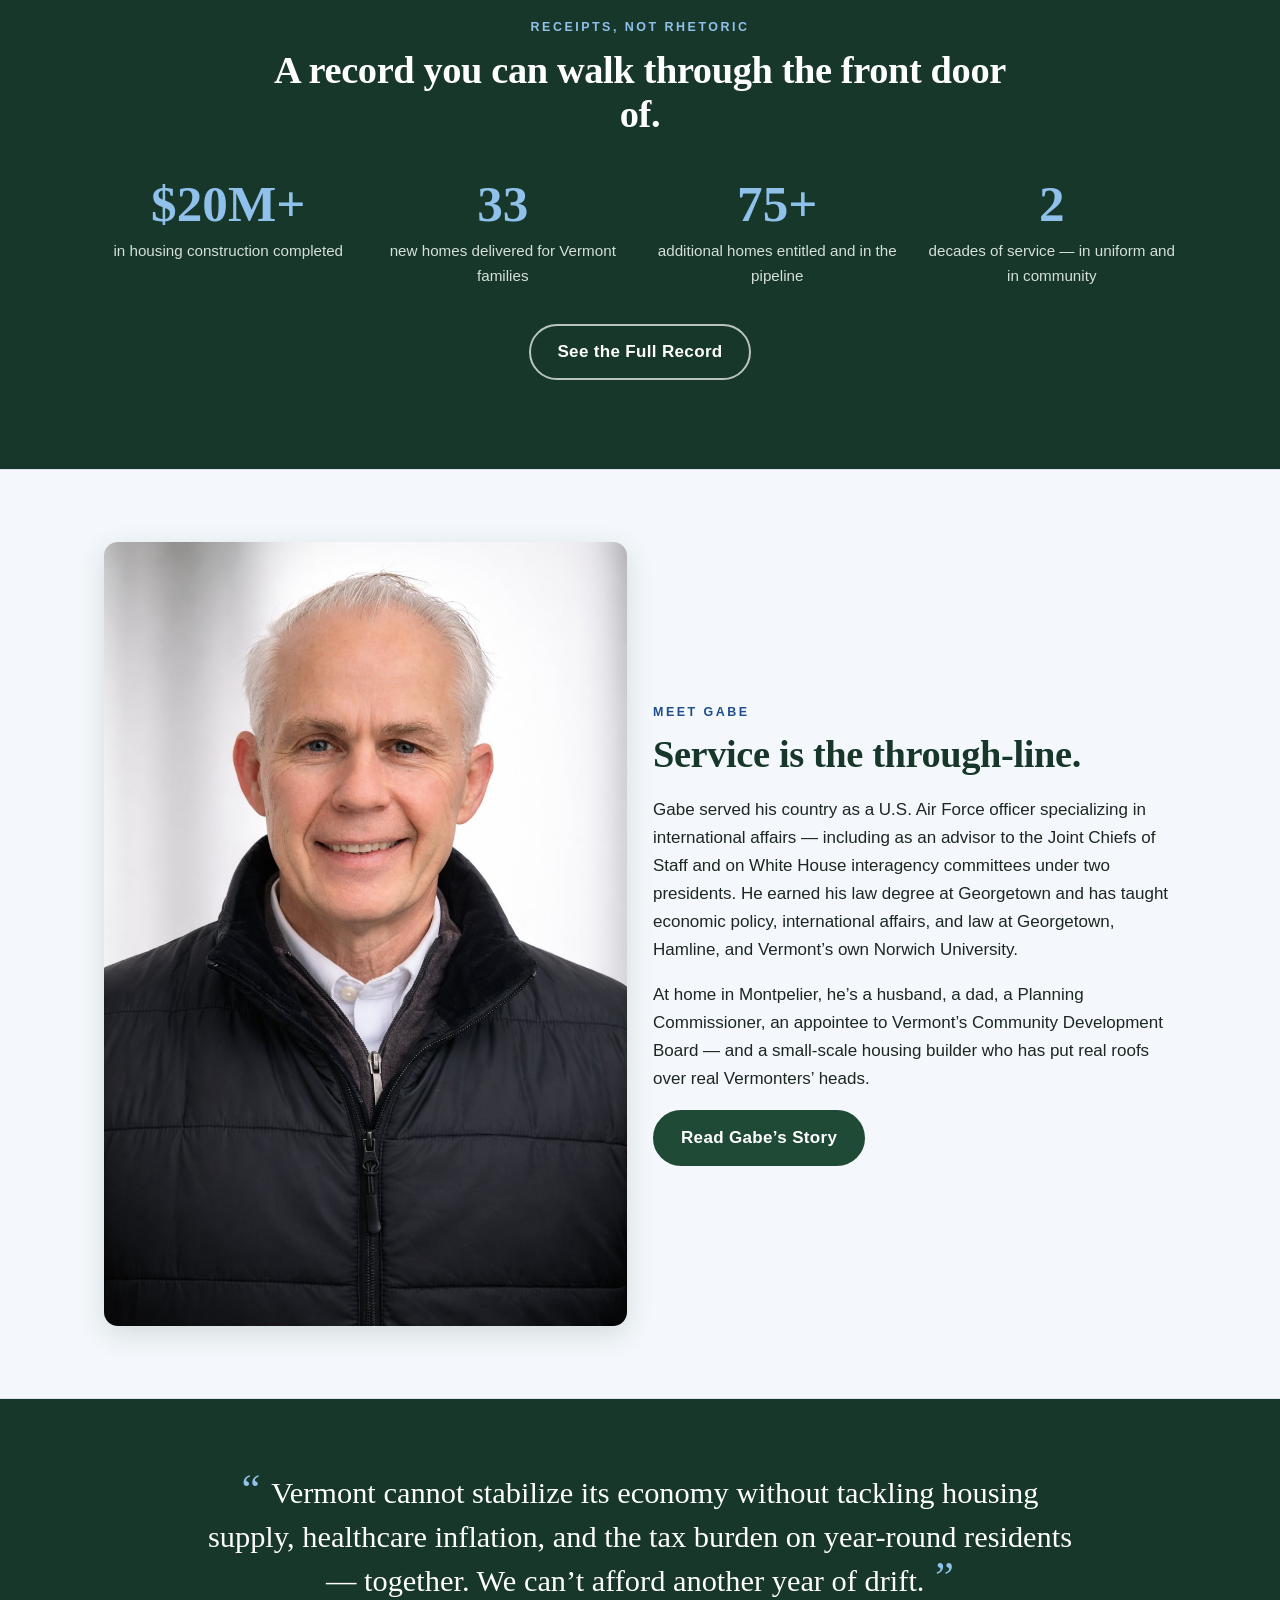
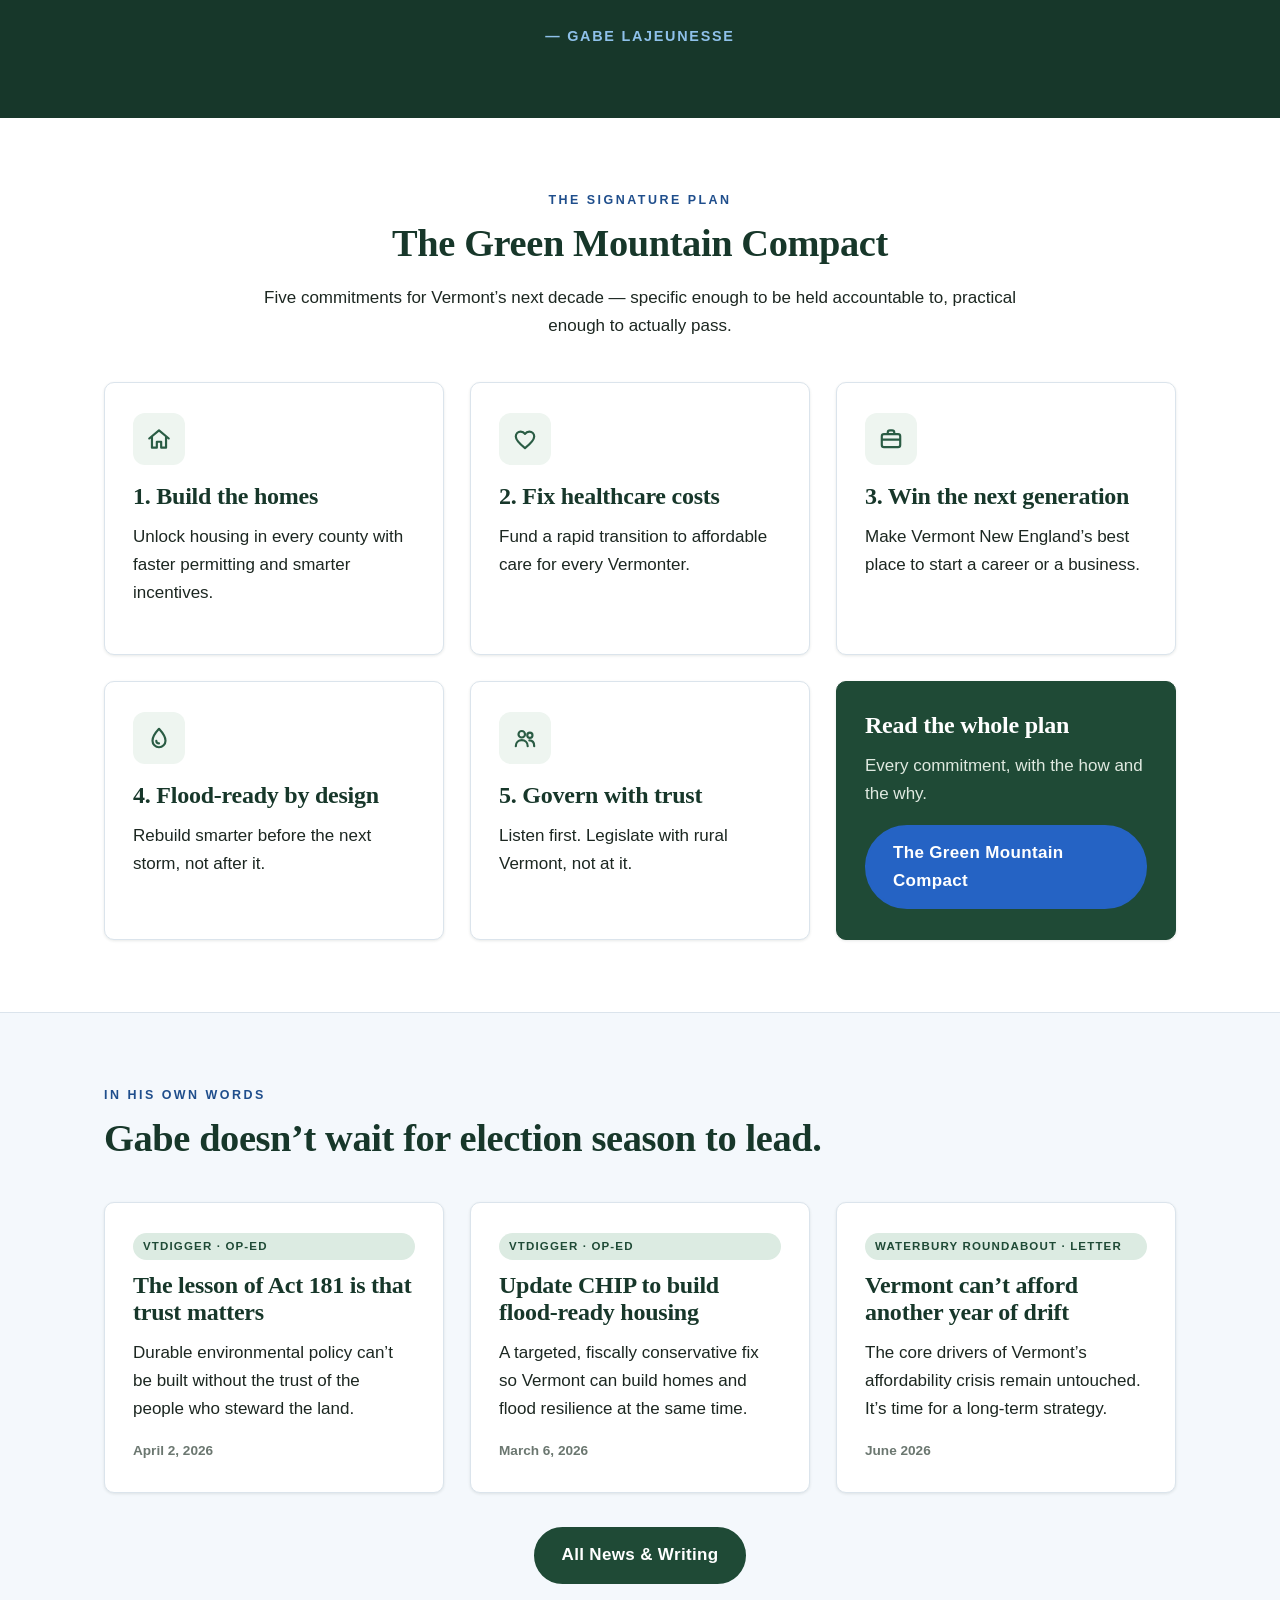
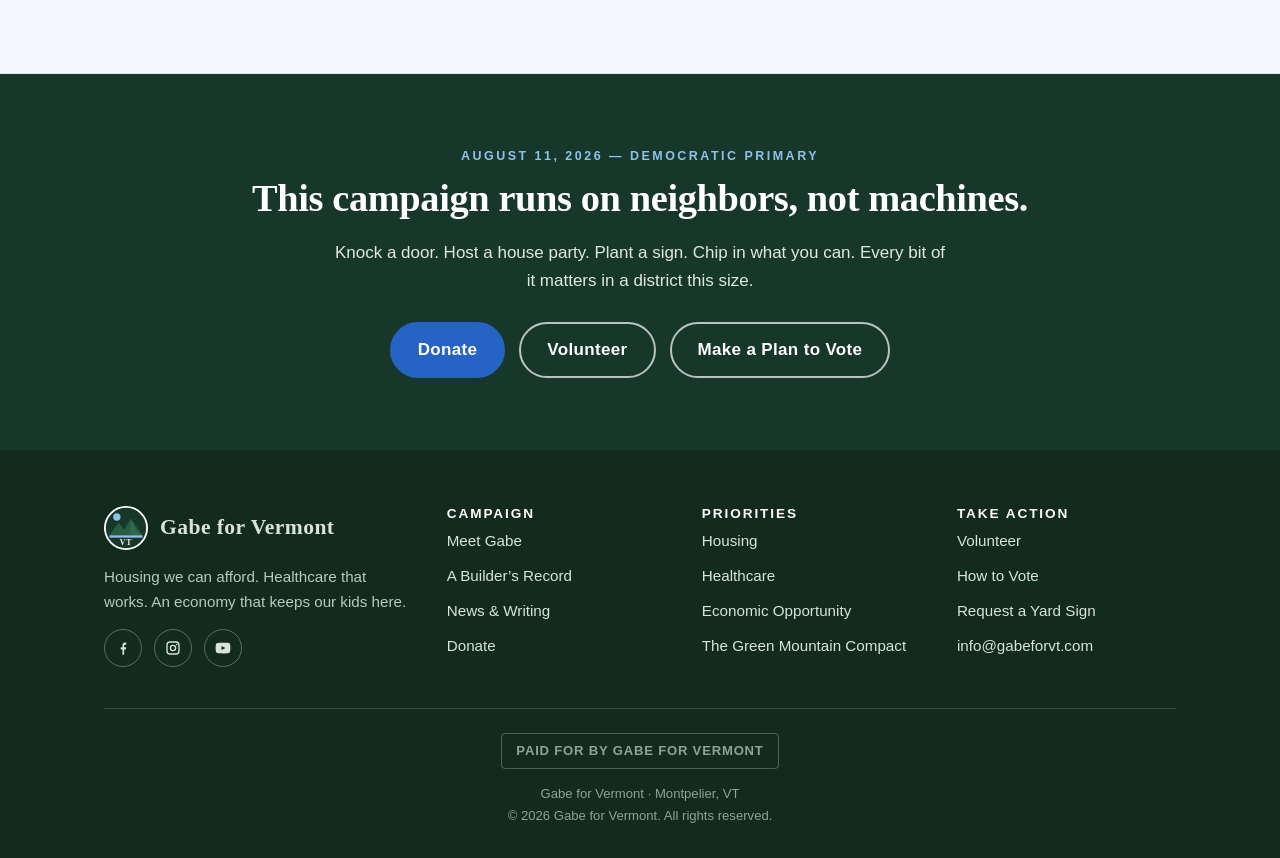
==== commit e2dc58f7: "Add campaign photos and rebrand to green, white, and blue - Add optimized photos: State House portra" ====
--- a/index.html
+++ b/index.html
@@ -11,6 +11,9 @@
   <meta property="og:description" content="Gabe Lajeunesse is a veteran, housing builder, and Montpelier neighbor running for Vermont State Senate in the Washington District. Housing we can afford, healthcare that works, and an economy that keeps our kids here.">
   <meta property="og:url" content="https://www.gabeforvt.com/">
   <meta property="og:site_name" content="Gabe for Vermont">
+  <meta property="og:image" content="https://www.gabeforvt.com/assets/og-image.jpg">
+  <meta property="og:image:width" content="1200">
+  <meta property="og:image:height" content="630">
   <meta name="twitter:card" content="summary_large_image">
   <link rel="icon" type="image/svg+xml" href="assets/logo.svg">
   <link rel="stylesheet" href="css/styles.css">
@@ -33,7 +36,7 @@
   <header class="site-header">
     <div class="wrap">
       <a class="brand" href="index.html">
-        <svg viewBox="0 0 48 48" width="44" height="44" aria-hidden="true"><circle cx="24" cy="24" r="23" fill="#17372a" stroke="#e9b44c" stroke-width="2"/><path d="M6 32 L16 18 L22 26 L29 14 L42 32 Z" fill="#2a5c44"/><path d="M29 14 L34 21 L31.5 21 L36 27 L33 27 L42 32 L29 32 Z" fill="#37725a" opacity="0.6"/><circle cx="14" cy="12" r="4" fill="#e9b44c"/><rect x="6" y="32" width="36" height="2.5" fill="#e9b44c"/><text x="24" y="43" text-anchor="middle" font-family="Georgia, serif" font-size="8.5" font-weight="bold" fill="#faf7f0" letter-spacing="1">VT</text></svg>
+        <svg viewBox="0 0 48 48" width="44" height="44" aria-hidden="true"><circle cx="24" cy="24" r="23" fill="#17372a" stroke="#ffffff" stroke-width="2"/><path d="M6 32 L16 18 L22 26 L29 14 L42 32 Z" fill="#2a5c44"/><path d="M29 14 L34 21 L31.5 21 L36 27 L33 27 L42 32 L29 32 Z" fill="#37725a" opacity="0.6"/><circle cx="14" cy="12" r="4" fill="#8fc1ea"/><rect x="6" y="32" width="36" height="2.5" fill="#8fc1ea"/><text x="24" y="43" text-anchor="middle" font-family="Georgia, serif" font-size="8.5" font-weight="bold" fill="#faf7f0" letter-spacing="1">VT</text></svg>
         <span class="brand-name">Gabe Lajeunesse<span class="brand-sub">Democrat for State Senate &middot; Washington District</span></span>
       </a>
       <button class="nav-toggle" aria-expanded="false" aria-controls="site-nav" aria-label="Toggle navigation">
@@ -67,7 +70,7 @@
             <a class="btn btn-outline" href="plan.html">Read the Plan</a>
           </div>
         </div>
-        <img class="portrait" src="assets/portrait-placeholder.svg" alt="Gabe Lajeunesse" width="400" height="500">
+        <img class="portrait" src="assets/gabe-statehouse.jpg" alt="Gabe Lajeunesse in front of the Vermont State House" width="900" height="1350">
       </div>
     </section>
 
@@ -122,7 +125,7 @@
     <!-- ============ MEET GABE TEASER ============ -->
     <section class="section tint">
       <div class="wrap grid cols-2" style="align-items:center">
-        <img src="assets/portrait-placeholder.svg" alt="Gabe Lajeunesse in the community" style="border-radius:14px; box-shadow: var(--shadow-md);" width="400" height="500">
+        <img src="assets/gabe-headshot.jpg" alt="Gabe Lajeunesse" style="border-radius:14px; box-shadow: var(--shadow-md);" width="900" height="1350">
         <div>
           <p class="eyebrow">Meet Gabe</p>
           <h2>Service is the through-line.</h2>
@@ -218,7 +221,7 @@
       <div class="cols">
         <div>
           <a class="brand" href="index.html" style="margin-bottom:14px">
-            <svg viewBox="0 0 48 48" width="44" height="44" aria-hidden="true"><circle cx="24" cy="24" r="23" fill="#17372a" stroke="#e9b44c" stroke-width="2"/><path d="M6 32 L16 18 L22 26 L29 14 L42 32 Z" fill="#2a5c44"/><path d="M29 14 L34 21 L31.5 21 L36 27 L33 27 L42 32 L29 32 Z" fill="#37725a" opacity="0.6"/><circle cx="14" cy="12" r="4" fill="#e9b44c"/><rect x="6" y="32" width="36" height="2.5" fill="#e9b44c"/><text x="24" y="43" text-anchor="middle" font-family="Georgia, serif" font-size="8.5" font-weight="bold" fill="#faf7f0" letter-spacing="1">VT</text></svg>
+            <svg viewBox="0 0 48 48" width="44" height="44" aria-hidden="true"><circle cx="24" cy="24" r="23" fill="#17372a" stroke="#ffffff" stroke-width="2"/><path d="M6 32 L16 18 L22 26 L29 14 L42 32 Z" fill="#2a5c44"/><path d="M29 14 L34 21 L31.5 21 L36 27 L33 27 L42 32 L29 32 Z" fill="#37725a" opacity="0.6"/><circle cx="14" cy="12" r="4" fill="#8fc1ea"/><rect x="6" y="32" width="36" height="2.5" fill="#8fc1ea"/><text x="24" y="43" text-anchor="middle" font-family="Georgia, serif" font-size="8.5" font-weight="bold" fill="#faf7f0" letter-spacing="1">VT</text></svg>
             <span class="brand-name">Gabe for Vermont</span>
           </a>
           <p style="margin-top:14px">Housing we can afford. Healthcare that works. An economy that keeps our kids here.</p>
--- a/css/styles.css
+++ b/css/styles.css
@@ -1,7 +1,8 @@
 /* ============================================================
    Gabe for Vermont — Campaign Site Design System
-   Palette: Green Mountain forest green, harvest gold, granite,
-   and warm cream. Typography: serif display + humanist sans.
+   Campaign colors: green, white, and blue.
+   Deep Green Mountain green + crisp white + lake blue accent.
+   Typography: serif display + humanist sans.
    ============================================================ */
 
 :root {
@@ -12,15 +13,16 @@
   --green-600: #37725a;
   --green-100: #dcebe2;
   --green-50:  #eef5f0;
-  --gold-500:  #d99a2b;
-  --gold-400:  #e9b44c;
-  --gold-100:  #f9ecd2;
-  --cream:     #faf7f0;
+  --blue-700:  #1f4e8c;
+  --blue-600:  #2563c4;
+  --blue-300:  #8fc1ea;
+  --blue-50:   #eaf2fb;
+  --cream:     #ffffff;
   --paper:     #ffffff;
   --ink:       #1c2721;
   --ink-soft:  #47554d;
   --granite:   #6b7770;
-  --line:      #e3ddd0;
+  --line:      #dbe4ec;
   --radius:    10px;
   --shadow-sm: 0 1px 3px rgba(18, 43, 29, 0.10);
   --shadow-md: 0 8px 28px rgba(18, 43, 29, 0.14);
@@ -66,7 +68,7 @@
 
 .skip-link {
   position: absolute; left: -9999px; top: 0;
-  background: var(--gold-400); color: var(--green-950);
+  background: var(--blue-600); color: #fff;
   padding: 10px 18px; z-index: 200; font-weight: 700; border-radius: 0 0 8px 0;
 }
 .skip-link:focus { left: 0; }
@@ -79,7 +81,7 @@
   text-align: center;
   padding: 7px 16px;
 }
-.topbar a { color: var(--gold-400); font-weight: 600; }
+.topbar a { color: var(--blue-300); font-weight: 600; }
 
 .site-header {
   position: sticky; top: 0; z-index: 100;
@@ -102,7 +104,7 @@
 .brand .brand-sub {
   display: block; font-family: var(--font-body);
   font-size: 0.68rem; font-weight: 600; letter-spacing: 0.16em;
-  text-transform: uppercase; color: var(--gold-400);
+  text-transform: uppercase; color: var(--blue-300);
 }
 
 .nav { display: flex; align-items: center; gap: 4px; }
@@ -111,18 +113,18 @@
   padding: 10px 12px; border-radius: 6px;
 }
 .nav a:hover { background: var(--green-800); color: #fff; }
-.nav a[aria-current="page"]:not(.btn) { color: var(--gold-400); }
+.nav a[aria-current="page"]:not(.btn) { color: var(--blue-300); }
 
 .btn {
   display: inline-block;
-  background: var(--gold-400); color: var(--green-950);
+  background: var(--blue-600); color: #fff;
   font-weight: 800; text-decoration: none;
   padding: 12px 26px; border-radius: 999px;
-  border: 2px solid var(--gold-400);
+  border: 2px solid var(--blue-600);
   letter-spacing: 0.02em;
   transition: transform 0.12s ease, background 0.12s ease;
 }
-.btn:hover { background: var(--gold-500); border-color: var(--gold-500); color: var(--green-950); transform: translateY(-1px); }
+.btn:hover { background: var(--blue-700); border-color: var(--blue-700); color: #fff; transform: translateY(-1px); }
 .btn.btn-outline {
   background: transparent; color: #fff; border-color: rgba(255,255,255,0.7);
 }
@@ -164,8 +166,8 @@
 .hero .kicker {
   display: inline-block;
   font-size: 0.8rem; font-weight: 800; letter-spacing: 0.22em; text-transform: uppercase;
-  color: var(--gold-400);
-  border: 1.5px solid rgba(233,180,76,0.6);
+  color: var(--blue-300);
+  border: 1.5px solid rgba(143,193,234,0.6);
   padding: 7px 14px; border-radius: 999px; margin-bottom: 22px;
 }
 .hero .lede { font-size: 1.22rem; line-height: 1.6; color: #dfe9e0; max-width: 34em; }
@@ -181,15 +183,17 @@
 
 /* ---------- Sections ---------- */
 .section { padding: 72px 0; }
-.section.tint { background: var(--paper); border-top: 1px solid var(--line); border-bottom: 1px solid var(--line); }
+.section.tint { background: #f4f8fc; border-top: 1px solid var(--line); border-bottom: 1px solid var(--line); }
 .section.dark { background: var(--green-900); color: #e6efe8; }
 .section.dark h2, .section.dark h3 { color: #fff; }
-.section.gold { background: var(--gold-100); }
+.section.blue { background: var(--blue-50); }
 
 .eyebrow {
   font-size: 0.78rem; font-weight: 800; letter-spacing: 0.2em; text-transform: uppercase;
-  color: var(--gold-500); margin-bottom: 10px;
-}
+  color: var(--blue-700); margin-bottom: 10px;
+}
+.section.dark .eyebrow, .page-hero .eyebrow { color: var(--blue-300); }
+
 .section-head { max-width: 760px; margin-bottom: 42px; }
 .section-head.center { margin-left: auto; margin-right: auto; text-align: center; }
 
@@ -224,7 +228,7 @@
 .stat .num {
   font-family: var(--font-display);
   font-size: clamp(2.2rem, 4.5vw, 3.2rem);
-  font-weight: 700; color: var(--gold-400); line-height: 1;
+  font-weight: 700; color: var(--blue-300); line-height: 1;
 }
 .section:not(.dark) .stat .num { color: var(--green-800); }
 .stat .label { font-size: 0.95rem; margin-top: 8px; opacity: 0.92; }
@@ -237,12 +241,12 @@
   line-height: 1.45; color: #fff;
 }
 .quote-band blockquote p { margin: 0; }
-.quote-band blockquote p::before { content: "“ "; color: var(--gold-400); font-size: 1.4em; line-height: 0; }
-.quote-band blockquote p::after { content: " ”"; color: var(--gold-400); font-size: 1.4em; line-height: 0; }
+.quote-band blockquote p::before { content: "“ "; color: var(--blue-300); font-size: 1.4em; line-height: 0; }
+.quote-band blockquote p::after { content: " ”"; color: var(--blue-300); font-size: 1.4em; line-height: 0; }
 .quote-band cite {
   display: block; margin-top: 22px; font-family: var(--font-body);
   font-style: normal; font-size: 0.9rem; letter-spacing: 0.12em; text-transform: uppercase;
-  color: var(--gold-400); font-weight: 700;
+  color: var(--blue-300); font-weight: 700;
 }
 
 /* ---------- Issue / plan pages ---------- */
@@ -267,7 +271,7 @@
 .issue-block ul { padding-left: 1.3em; }
 .issue-block li { margin-bottom: 0.55em; }
 .issue-block .commit {
-  background: var(--green-50); border-left: 4px solid var(--gold-400);
+  background: var(--blue-50); border-left: 4px solid var(--blue-600);
   border-radius: 0 8px 8px 0; padding: 16px 20px; margin-top: 18px;
   font-weight: 600; color: var(--green-900);
 }
@@ -275,7 +279,7 @@
 .plan-step { display: grid; grid-template-columns: 72px 1fr; gap: 24px; margin-bottom: 34px; }
 .plan-step .n {
   width: 60px; height: 60px; border-radius: 50%;
-  background: var(--green-800); color: var(--gold-400);
+  background: var(--green-800); color: #fff;
   font-family: var(--font-display); font-size: 1.6rem; font-weight: 700;
   display: flex; align-items: center; justify-content: center;
 }
@@ -290,11 +294,11 @@
 .timeline li::before {
   content: ""; position: absolute; left: 2px; top: 6px;
   width: 16px; height: 16px; border-radius: 50%;
-  background: var(--gold-400); border: 3px solid var(--green-800);
+  background: var(--blue-600); border: 3px solid var(--green-800);
 }
 .timeline .when {
   font-size: 0.8rem; font-weight: 800; letter-spacing: 0.14em; text-transform: uppercase;
-  color: var(--gold-500);
+  color: var(--blue-700);
 }
 .timeline h3 { margin-bottom: 0.2em; }
 
@@ -317,7 +321,7 @@
 .field label { font-weight: 700; font-size: 0.92rem; color: var(--green-900); }
 .field input, .field select, .field textarea {
   font: inherit; padding: 12px 14px;
-  border: 1.5px solid var(--line); border-radius: 8px; background: var(--cream);
+  border: 1.5px solid var(--line); border-radius: 8px; background: #f6f9fc;
 }
 .field input:focus, .field select:focus, .field textarea:focus {
   outline: 2px solid var(--green-600); border-color: var(--green-600); background: #fff;
@@ -335,8 +339,8 @@
   color: var(--green-900); text-decoration: none; background: var(--paper);
 }
 .donate-tiers a:hover { background: var(--green-800); color: #fff; }
-.donate-tiers a.featured { background: var(--gold-400); border-color: var(--gold-400); }
-.donate-tiers a.featured:hover { background: var(--gold-500); border-color: var(--gold-500); color: var(--green-950); }
+.donate-tiers a.featured { background: var(--blue-600); border-color: var(--blue-600); color: #fff; }
+.donate-tiers a.featured:hover { background: var(--blue-700); border-color: var(--blue-700); color: #fff; }
 
 .notice {
   font-size: 0.88rem; color: var(--ink-soft);
@@ -365,7 +369,7 @@
 .site-footer .cols { display: grid; grid-template-columns: 1.4fr 1fr 1fr 1fr; gap: 36px; margin-bottom: 40px; }
 .site-footer h4 { color: #fff; font-family: var(--font-body); font-size: 0.85rem; letter-spacing: 0.14em; text-transform: uppercase; }
 .site-footer a { color: #d8e4db; text-decoration: none; }
-.site-footer a:hover { color: var(--gold-400); }
+.site-footer a:hover { color: var(--blue-300); }
 .site-footer ul { list-style: none; padding: 0; margin: 0; }
 .site-footer li { margin-bottom: 10px; }
 .site-footer .disclaimer {
@@ -383,7 +387,7 @@
   border: 1.5px solid rgba(255,255,255,0.3);
   display: inline-flex; align-items: center; justify-content: center;
 }
-.social a:hover { border-color: var(--gold-400); }
+.social a:hover { border-color: var(--blue-300); }
 
 /* ---------- Utility ---------- */
 .center { text-align: center; }
